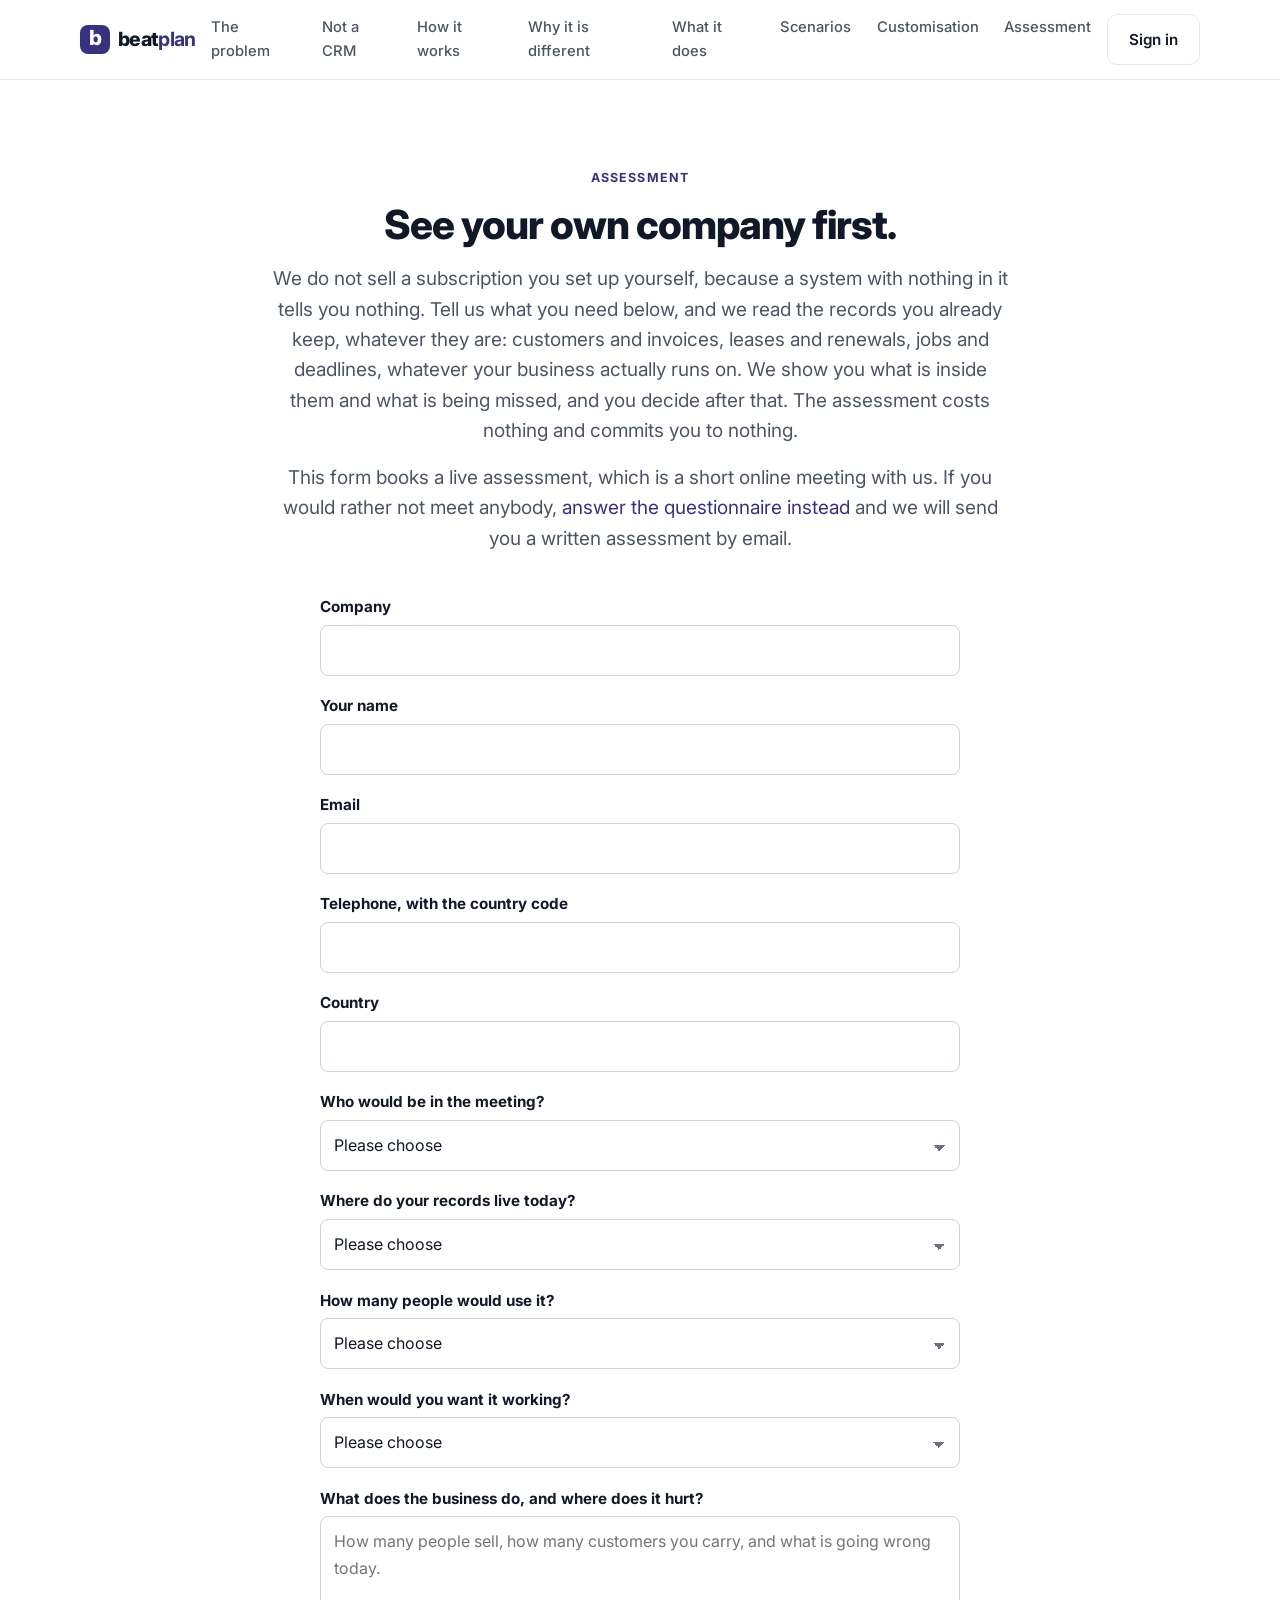
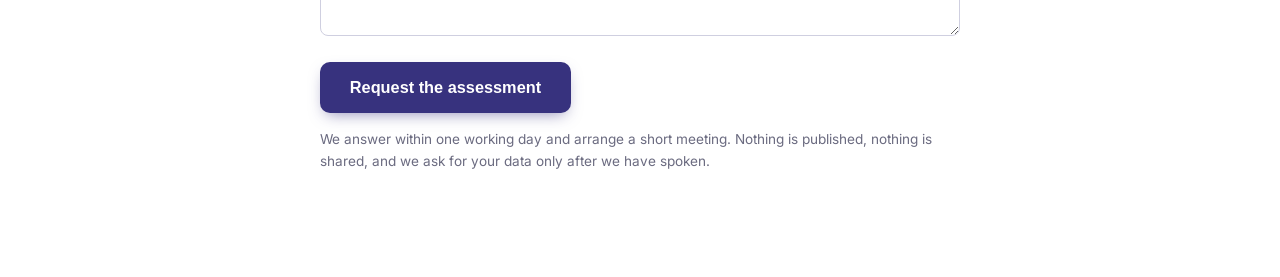
==== assessment/index.html @ cd415aa5 "Show the product again, against a company that does not exist The screens and the walkthrough come b" ====
<!doctype html>
<html lang="en">
<head>
<meta charset="utf-8">
<meta name="viewport" content="width=device-width, initial-scale=1, viewport-fit=cover">
<!-- shared head from index.html -->
<title>Book an assessment | Beatplan</title>
<meta name="description" content="Beatplan is not a CRM. It is your beat plan, computed. It reads the invoices you already produce and issues the day's round: who each person sees, why, and what they may sell. Nothing to fill in. Built around your business, then one price for the whole company.">
<meta name="theme-color" content="#37327e">
<link rel="canonical" href="https://beatplan.io/">

<!-- Link previews. Viber, WhatsApp, Telegram, Slack and the rest all read
     these, and every one of them needs an ABSOLUTE image URL: a relative path
     resolves to nothing on their servers and the preview falls back to a bare
     line of text. og:image:width and :height let a chat app reserve the space
     before the image arrives, which is the difference between a card that
     appears and one that pops in a second later. -->
<meta property="og:site_name" content="Beatplan">
<meta property="og:title" content="Not a CRM. Your beat plan, computed.">
<meta property="og:description" content="Beatplan reads the invoices you already produce and issues the day's round: who to see, why, and what they may sell. Nothing to type. Built around your business, then one price for the whole company.">
<meta property="og:type" content="website">
<meta property="og:url" content="https://beatplan.io/">
<meta property="og:locale" content="en_GB">
<meta property="og:image" content="https://beatplan.io/og.png">
<meta property="og:image:secure_url" content="https://beatplan.io/og.png">
<meta property="og:image:type" content="image/png">
<meta property="og:image:width" content="1200">
<meta property="og:image:height" content="630">
<meta property="og:image:alt" content="Beatplan. Not a CRM. Your beat plan, computed.">

<meta name="twitter:card" content="summary_large_image">
<meta name="twitter:title" content="Not a CRM. Your beat plan, computed.">
<meta name="twitter:description" content="Beatplan reads the invoices you already produce and issues the day's round: who to see, why, and what they may sell.">
<meta name="twitter:image" content="https://beatplan.io/og.png">

<link rel="icon" href="/favicon.ico" sizes="any">
<link rel="icon" type="image/png" sizes="32x32" href="/favicon-32.png">
<link rel="apple-touch-icon" href="/apple-touch-icon.png">
<link rel="preconnect" href="https://fonts.googleapis.com">
<link rel="preconnect" href="https://fonts.gstatic.com" crossorigin>
<link href="https://fonts.googleapis.com/css2?family=Inter:wght@400;500;600;700;800&display=swap" rel="stylesheet">
<style>
/* Light by design. A landing page should not change character because the
   visitor's laptop happens to be in night mode. */
:root{
  --ink:#111827; --body:#4b5563; --faint:#6b7280;
  --line:#e5e7eb; --bg:#ffffff; --tint:#f8f9fc;
  --brand:#37327e; --brand-soft:#ecebf6; --brand-ink:#2a2663;
  --alarm:#d6193f; --alarm-soft:#fdeef1;
  --good:#0f766e; --good-soft:#e6f4f2;
  --amber:#b45309; --amber-soft:#fef3e2;
  --shadow:0 1px 2px rgba(16,24,40,.05), 0 8px 24px -12px rgba(16,24,40,.14);
  --shadow-lg:0 2px 4px rgba(16,24,40,.04), 0 24px 48px -20px rgba(16,24,40,.22);
  --r:14px; --max:70rem;
}
*{box-sizing:border-box}
html{-webkit-text-size-adjust:100%; scroll-behavior:smooth}
body{margin:0; background:var(--bg); color:var(--ink);
  font-family:Inter,ui-sans-serif,system-ui,-apple-system,"Segoe UI",Roboto,Helvetica,Arial,sans-serif;
  font-size:17px; line-height:1.65; -webkit-font-smoothing:antialiased}
.wrap{max-width:var(--max); margin:0 auto; padding:0 1.5rem}
.narrow{max-width:46rem}
a{color:var(--brand); text-decoration:none}
p{margin:0 0 1rem; color:var(--body)}
h1,h2,h3,h4{color:var(--ink); margin:0 0 .75rem; letter-spacing:-.025em; line-height:1.15}
h1{font-size:clamp(2.3rem,5.2vw,3.9rem); font-weight:800; letter-spacing:-.038em}
h2{font-size:clamp(1.7rem,3.4vw,2.5rem); font-weight:800}
h3{font-size:1.14rem; font-weight:700}
h4{font-size:.96rem; font-weight:700}
.eyebrow{font-size:.78rem; font-weight:700; letter-spacing:.09em; text-transform:uppercase; color:var(--brand); margin:0 0 .85rem}
.lede{font-size:1.19rem; color:var(--body); line-height:1.6}
.small{font-size:.93rem}.tiny{font-size:.83rem}.muted{color:var(--faint)}.center{text-align:center}
section{padding:5.5rem 0}
.tinted{background:var(--tint); border-block:1px solid var(--line)}
header{position:sticky; top:0; z-index:50; background:rgba(255,255,255,.9); backdrop-filter:blur(10px); border-bottom:1px solid var(--line)}
.bar{display:flex; align-items:center; justify-content:space-between; gap:1rem; padding:.9rem 0}
.logo{font-weight:800; font-size:1.22rem; letter-spacing:-.035em; color:var(--ink);
  display:inline-flex; align-items:center; gap:.52rem; text-decoration:none}
.logo .mark{width:1.85rem; height:1.85rem; flex:none; border-radius:.5rem; background:var(--brand);
  color:#fff; display:grid; place-items:center; font-size:1.3rem; line-height:1; letter-spacing:-.04em;
  padding-bottom:.1rem}
.logo b{color:var(--brand)}
.navlinks{display:none; gap:1.6rem; font-size:.92rem; font-weight:500}
.navlinks a{color:var(--body)}.navlinks a:hover{color:var(--ink)}
@media(min-width:980px){.navlinks{display:flex}}
.btn{display:inline-block; border-radius:10px; padding:.72rem 1.3rem; font-size:.95rem; font-weight:600;
  border:1px solid transparent; cursor:pointer; white-space:nowrap; transition:transform .12s ease, background .12s ease}
.btn:hover{transform:translateY(-1px)}
.btn-solid{background:var(--brand); color:#fff; box-shadow:0 6px 16px -6px rgba(55,50,126,.6)}
.btn-solid:hover{background:var(--brand-ink)}
.btn-ghost{border-color:var(--line); color:var(--ink); background:#fff}
.btn-lg{padding:.95rem 1.8rem; font-size:1.02rem}
.btn-row{display:flex; flex-wrap:wrap; gap:.8rem}
.hero{padding:4.5rem 0 4rem}
.hero-grid{display:grid; gap:3.5rem; align-items:center}
@media(min-width:960px){.hero-grid{grid-template-columns:1.05fr .95fr; gap:4rem}}
.pill{display:inline-flex; align-items:center; gap:.5rem; background:var(--brand-soft); color:var(--brand-ink);
  border-radius:999px; padding:.4rem .9rem; font-size:.82rem; font-weight:600; margin-bottom:1.5rem}
.dot{width:7px;height:7px;border-radius:50%;background:var(--good)}
.trust{display:flex; flex-wrap:wrap; gap:.5rem 1.6rem; margin-top:1.9rem; font-size:.87rem; color:var(--faint); font-weight:500}
.trust span::before{content:"✓ "; color:var(--good); font-weight:800}
.device{background:#fff; border:1px solid var(--line); border-radius:20px; box-shadow:var(--shadow-lg); overflow:hidden; max-width:26rem; margin:0 auto; width:100%}
.device-top{background:var(--brand); color:#fff; padding:.9rem 1.15rem; display:flex; align-items:center; justify-content:space-between}
.device-top strong{font-size:.98rem}.device-top span{font-size:.76rem; opacity:.75}
.device-body{padding:.6rem}
.row{border-bottom:1px solid var(--line); padding:.95rem .8rem}.row:last-child{border-bottom:0}
.row-head{display:flex; justify-content:space-between; align-items:baseline; gap:.75rem}
.row-name{font-weight:700; font-size:.98rem; color:var(--ink)}
.row-val{font-size:.82rem; color:var(--faint); white-space:nowrap; font-weight:600}
.row-why{font-size:.85rem; color:var(--body); margin:.28rem 0 0; line-height:1.5}
.tag{display:inline-block; border-radius:6px; padding:.13rem .48rem; font-size:.71rem; font-weight:700; margin-top:.5rem}
.tag-good{background:var(--good-soft); color:var(--good)}
.tag-alarm{background:var(--alarm-soft); color:var(--alarm)}
.tag-brand{background:var(--brand-soft); color:var(--brand-ink)}
.caption{text-align:center; font-size:.83rem; color:var(--faint); margin-top:1rem}
.grid{display:grid; gap:1.6rem}
.g2{grid-template-columns:1fr}.g3{grid-template-columns:1fr}
@media(min-width:760px){.g2{grid-template-columns:1fr 1fr}.g3{grid-template-columns:repeat(3,1fr)}}
.card{background:#fff; border:1px solid var(--line); border-radius:var(--r); padding:1.7rem; box-shadow:var(--shadow)}
.card h3,.card h4{margin-bottom:.4rem}.card p{margin:0; font-size:.95rem}
.step-n{width:2.1rem; height:2.1rem; border-radius:10px; background:var(--brand); color:#fff;
  display:flex; align-items:center; justify-content:center; font-weight:800; margin-bottom:1rem}
.stat{font-size:clamp(1.9rem,4.2vw,2.7rem); font-weight:800; letter-spacing:-.035em; color:var(--brand); line-height:1.1}
.stat-l{font-size:.9rem; color:var(--body); margin-top:.35rem}
.case{background:var(--brand); color:#fff; border-radius:20px; padding:clamp(2rem,4vw,3.2rem)}
.case h2{color:#fff}.case p{color:rgba(255,255,255,.82)}
.case .stat{color:#fff}.case .stat-l{color:rgba(255,255,255,.75)}
.case-grid{display:grid; gap:2rem; margin-top:2.2rem}
@media(min-width:760px){.case-grid{grid-template-columns:repeat(4,1fr)}}
.quote{border-left:3px solid rgba(255,255,255,.35); padding-left:1.2rem; margin-top:2.2rem; font-size:1.05rem}
.scen{background:#fff; border:1px solid var(--line); border-radius:var(--r); padding:1.6rem; box-shadow:var(--shadow)}
.scen .where{font-size:.76rem; font-weight:700; letter-spacing:.06em; text-transform:uppercase; color:var(--brand); margin-bottom:.55rem}
.scen h4{font-size:1.02rem; margin-bottom:.5rem}
.scen p{font-size:.93rem; margin:0}
.scen .out{margin-top:.9rem; padding-top:.9rem; border-top:1px dashed var(--line); font-size:.9rem; color:var(--good); font-weight:600}
.plan{background:#fff; border:1px solid var(--line); border-radius:var(--r); padding:2rem; box-shadow:var(--shadow); display:flex; flex-direction:column}
.plan.featured{border:2px solid var(--brand); box-shadow:var(--shadow-lg); position:relative}
.badge{position:absolute; top:-.8rem; left:50%; transform:translateX(-50%); background:var(--brand); color:#fff;
  font-size:.72rem; font-weight:700; padding:.3rem .8rem; border-radius:999px}
.amount{font-size:2.6rem; font-weight:800; letter-spacing:-.04em; margin:.6rem 0 .1rem}
.amount small{font-size:.92rem; font-weight:500; color:var(--faint); letter-spacing:0}
.ticks{list-style:none; padding:0; margin:1.3rem 0 1.8rem; flex:1}
.ticks li{position:relative; padding-left:1.6rem; margin-bottom:.62rem; font-size:.93rem; color:var(--body)}
.ticks li::before{content:"✓"; position:absolute; left:0; color:var(--good); font-weight:800}
.compare{width:100%; border-collapse:collapse; font-size:.95rem; margin-top:1.5rem}
.compare th,.compare td{padding:.85rem 1rem; text-align:left; border-bottom:1px solid var(--line)}
.compare th{font-weight:700; font-size:.82rem; text-transform:uppercase; letter-spacing:.05em; color:var(--faint)}
.compare td:first-child{font-weight:600; color:var(--ink)}
.compare tr:last-child td{border-bottom:0}
.ours{color:var(--good); font-weight:700}
.scroll{overflow-x:auto}
details{border-bottom:1px solid var(--line); padding:1.25rem 0}
details summary{cursor:pointer; font-weight:650; font-size:1.03rem; color:var(--ink); list-style:none; display:flex; justify-content:space-between; gap:1rem}
details summary::-webkit-details-marker{display:none}
details summary::after{content:"+"; color:var(--brand); font-weight:800; font-size:1.3rem; line-height:1}
details[open] summary::after{content:"–"}
details p{margin:.85rem 0 0; font-size:.96rem}
.band{background:var(--brand); border-radius:20px; padding:clamp(2.2rem,4vw,3.4rem); text-align:center}
.band h2{color:#fff}.band p{color:rgba(255,255,255,.85)}
.band .btn-solid{background:#fff; color:var(--brand); box-shadow:none}
.band .btn-ghost{background:transparent; border-color:rgba(255,255,255,.4); color:#fff}
footer{border-top:1px solid var(--line); padding:3rem 0 4rem; font-size:.9rem}
.foot{display:flex; flex-wrap:wrap; gap:1rem 2rem; justify-content:space-between; align-items:center; color:var(--faint)}
</style>

<style>
  .formwrap { max-width: 640px; margin: 0 auto; }
  .field { margin-bottom: 1.1rem; }
  .field label { display:block; font-weight:700; font-size:.95rem; margin-bottom:.35rem; }
  .field input, .field select, .field textarea { width:100%; padding:.7rem .8rem; font:inherit; font-size:1rem;
    border:1px solid #cfcfe0; border-radius:.5rem; background:#fff; color:#111827; }
  .field select { appearance:none; background-image:
    linear-gradient(45deg,transparent 50%,#6b7280 50%),linear-gradient(135deg,#6b7280 50%,transparent 50%);
    background-position:calc(100% - 20px) 55%, calc(100% - 14px) 55%;
    background-size:6px 6px,6px 6px; background-repeat:no-repeat; padding-right:2.6rem; }
  .field input:focus, .field select:focus, .field textarea:focus { outline:2px solid #37327E; border-color:#37327E; }
  .field textarea { min-height:120px; resize:vertical; }
  .hp { position:absolute; left:-9999px; }
  .note { font-size:.85rem; color:#6b6b80; }
  #msg { margin-top:1rem; padding:.9rem 1rem; border-radius:.5rem; display:none; }
  #msg.ok { display:block; background:#edfdf4; border:1px solid #34d399; }
  #msg.bad { display:block; background:#fef2f2; border:1px solid #f87171; }
</style>
</head>
<body>

<header>
  <div class="wrap bar">
    <a class="logo" href="/"><span class="mark" aria-hidden="true">b</span><span>beat<b>plan</b></span></a>
    <nav class="navlinks">
      <a href="#problem">The problem</a>
      <a href="#notacrm">Not a CRM</a>
      <a href="#how">How it works</a>
      <a href="/#rules">Why it is different</a>
      <a href="/#does">What it does</a>
      <a href="/#scenarios">Scenarios</a>
      <a href="/#custom">Customisation</a>
      <a href="/#start">Assessment</a>
    </nav>
    <a class="btn btn-ghost" href="https://app.beatplan.io/">Sign in</a>
  </div>
</header>

<section>
  <div class="wrap">
    <div class="narrow center" style="margin:0 auto 2.5rem">
      <p class="eyebrow">Assessment</p>
      <h2>See your own company first.</h2>
      <p class="lede" style="margin-top:1rem">
        We do not sell a subscription you set up yourself, because a system with nothing in it tells you
        nothing. Tell us what you need below, and we read the records you already keep, whatever they
        are: customers and invoices, leases and renewals, jobs and deadlines, whatever your business
        actually runs on. We show you what is inside them and what is being missed, and you decide
        after that. The assessment costs nothing and commits you to nothing.
      </p>
      <p class="lede" style="margin-top:1rem">
        This form books a live assessment, which is a short online meeting with us. If you would
        rather not meet anybody, <a href="/questionnaire/">answer the questionnaire instead</a> and
        we will send you a written assessment by email.
      </p>
    </div>

    <div class="formwrap">
      <form id="f" novalidate>
        <div class="field"><label for="company">Company</label>
          <input id="company" name="company" required autocomplete="organization"></div>
        <div class="field"><label for="name">Your name</label>
          <input id="name" name="name" required autocomplete="name"></div>
        <div class="field"><label for="email">Email</label>
          <input id="email" name="email" type="email" required autocomplete="email"></div>
        <div class="field"><label for="phone">Telephone, with the country code</label>
          <input id="phone" name="phone" autocomplete="tel"></div>
        <div class="field"><label for="country">Country</label>
          <input id="country" name="country" autocomplete="country-name"></div>
        <div class="field"><label for="who">Who would be in the meeting?</label>
          <select id="who" name="who">
            <option value="">Please choose</option>
            <option value="an owner or director">An owner or a director</option>
            <option value="a manager who can approve this">A manager who can approve this</option>
            <option value="a manager who would recommend it">A manager who would recommend it to somebody else</option>
            <option value="someone looking into it">Somebody looking into it for now</option>
          </select></div>
        <div class="field"><label for="source">Where do your records live today?</label>
          <select id="source" name="source">
            <option value="">Please choose</option>
            <option value="erp">An ERP, such as SAP, Odoo or similar</option>
            <option value="accounting">Accounting software, such as Sage, Xero or QuickBooks</option>
            <option value="spreadsheets">Spreadsheets</option>
            <option value="paper">Paper, mostly</option>
            <option value="mixed">More than one of these</option>
            <option value="none">Nothing written down in one place</option>
          </select></div>
        <div class="field"><label for="people">How many people would use it?</label>
          <select id="people" name="people">
            <option value="">Please choose</option>
            <option value="1 to 4">1 to 4</option>
            <option value="5 to 15">5 to 15</option>
            <option value="16 to 40">16 to 40</option>
            <option value="41 to 100">41 to 100</option>
            <option value="more than 100">More than 100</option>
          </select></div>
        <div class="field"><label for="timing">When would you want it working?</label>
          <select id="timing" name="timing">
            <option value="">Please choose</option>
            <option value="as soon as possible">As soon as possible</option>
            <option value="this quarter">This quarter</option>
            <option value="this year">Some time this year</option>
            <option value="no date yet">No date yet, we are looking</option>
          </select></div>
        <div class="field"><label for="about">What does the business do, and where does it hurt?</label>
          <textarea id="about" name="about" placeholder="How many people sell, how many customers you carry, and what is going wrong today."></textarea></div>
        <div class="hp"><label>Website<input name="website" tabindex="-1" autocomplete="off"></label></div>
        <button class="btn btn-solid btn-lg" type="submit" id="go">Request the assessment</button>
        <p class="note" style="margin-top:.9rem">We answer within one working day and arrange a short
          meeting. Nothing is published, nothing is shared, and we ask for your data only after we
          have spoken.</p>
        <div id="msg"></div>
      </form>
    </div>
  </div>
</section>

<script>
  const f = document.getElementById("f"), msg = document.getElementById("msg"), go = document.getElementById("go");
  f.addEventListener("submit", async (e) => {
    e.preventDefault();
    const body = Object.fromEntries(new FormData(f).entries());
    if (!body.company || !body.name || !body.email) {
      msg.className = "bad"; msg.textContent = "Company, your name and an email address, please."; return;
    }
    go.disabled = true; go.textContent = "Sending";
    try {
      const r = await fetch("https://forms.work-cut.com/api/assessment", {
        method: "POST", headers: { "Content-Type": "application/json" }, body: JSON.stringify(body),
      });
      if (!r.ok) throw new Error();
      f.reset();
      msg.className = "ok";
      msg.textContent = "Thank you. We have it, and we will come back to you within one working day.";
    } catch {
      msg.className = "bad";
      msg.innerHTML = 'That did not go through. Email us at <a href="mailto:hello@beatplan.io">hello@beatplan.io</a> and we will pick it up from there.';
    } finally {
      go.disabled = false; go.textContent = "Request the assessment";
    }
  });
</script>
</body>
</html>
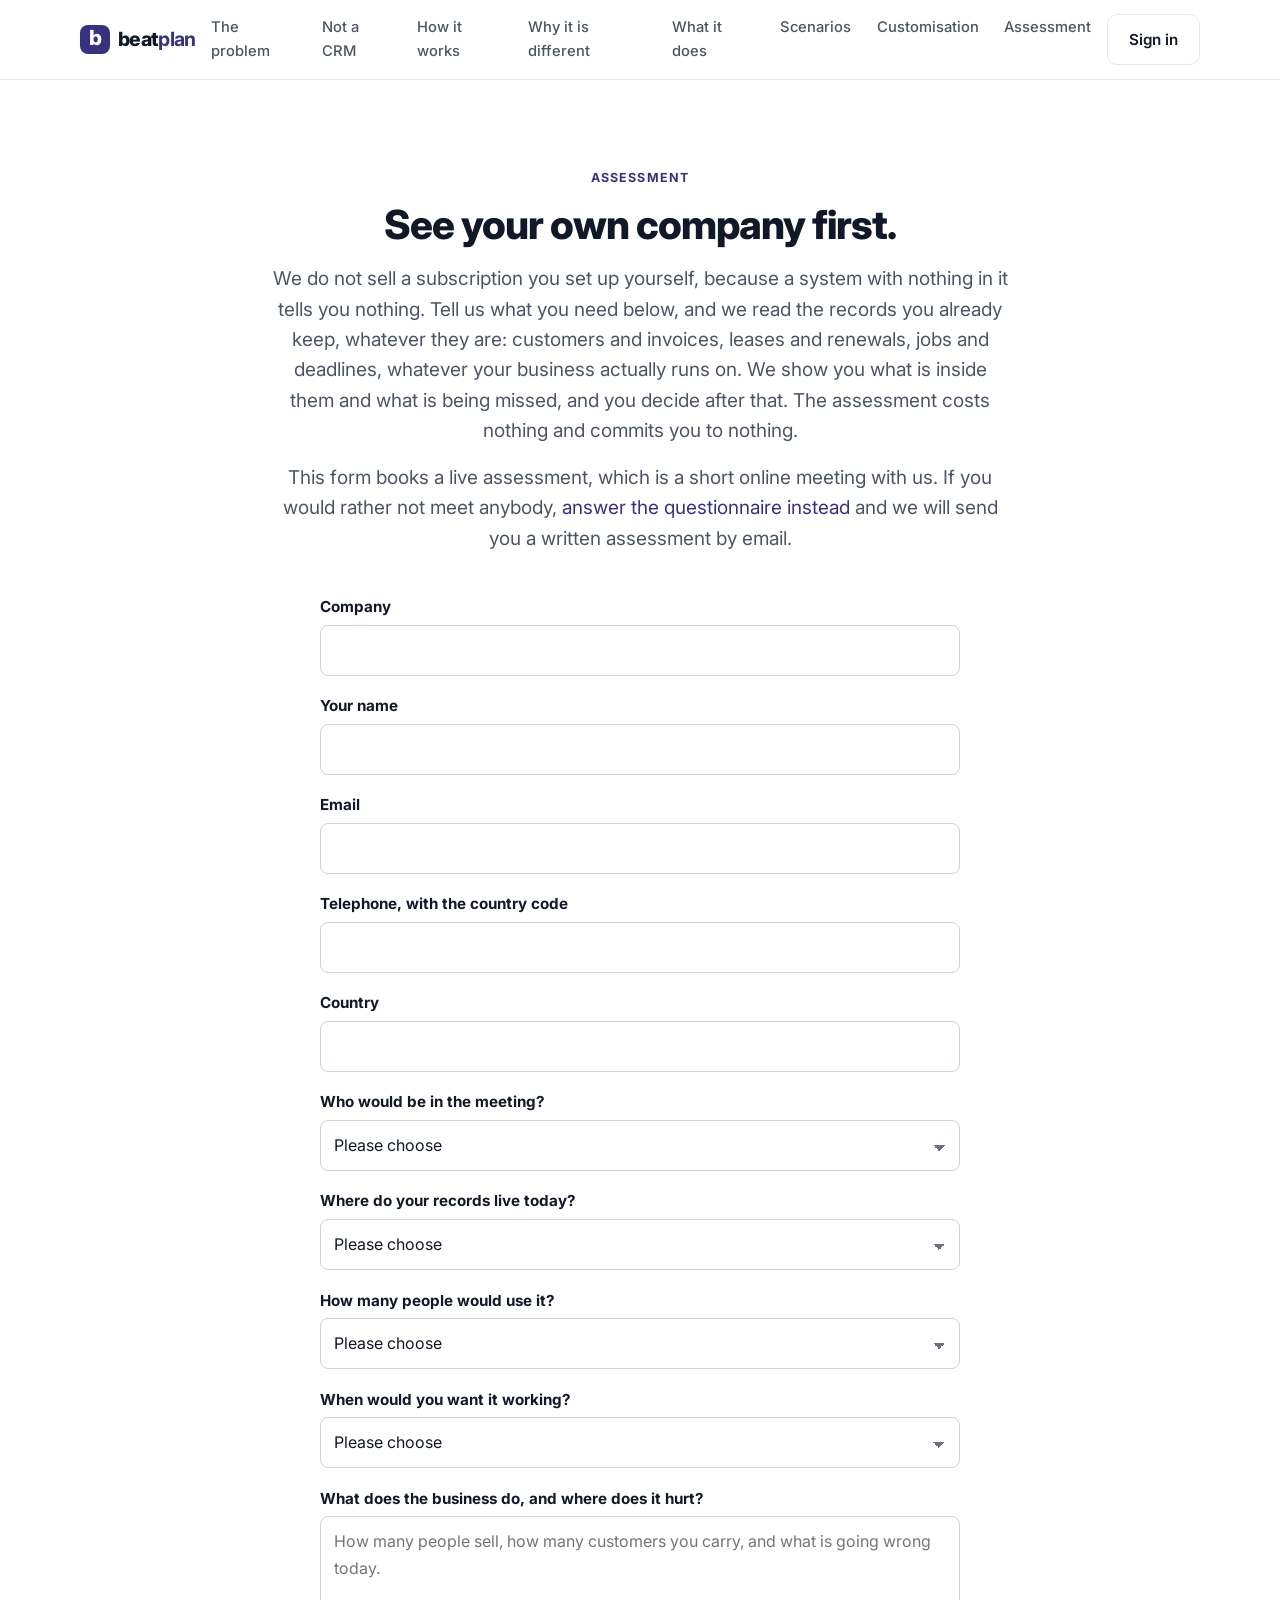
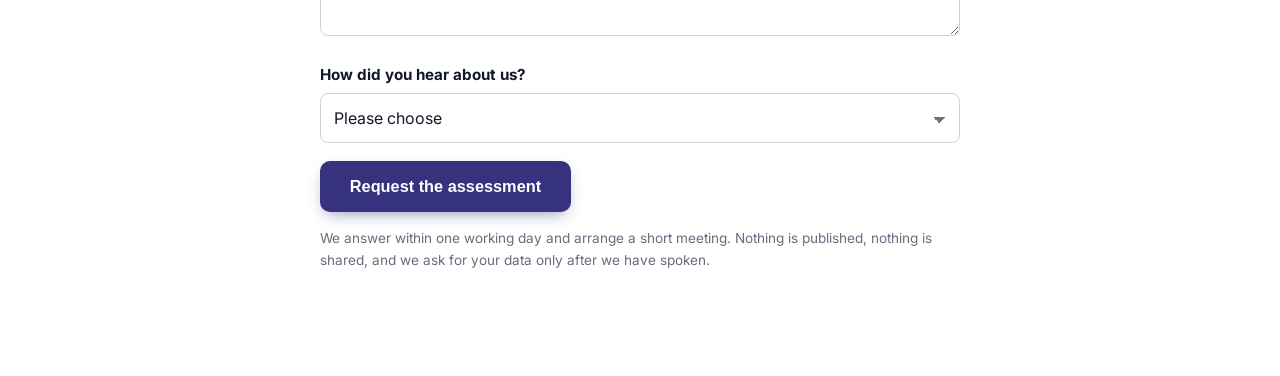
==== commit 9dd11987: "Add How did you hear about us field to assessment and questionnaire Co-Authored-By: Claude Sonnet 5." ====
--- a/assessment/index.html
+++ b/assessment/index.html
@@ -7,7 +7,7 @@
 <title>Book an assessment | Beatplan</title>
 <meta name="description" content="Beatplan is not a CRM. It is your beat plan, computed. It reads the invoices you already produce and issues the day's round: who each person sees, why, and what they may sell. Nothing to fill in. Built around your business, then one price for the whole company.">
 <meta name="theme-color" content="#37327e">
-<link rel="canonical" href="https://beatplan.io/">
+<link rel="canonical" href="https://beatplan.io/assessment/">
 
 <!-- Link previews. Viber, WhatsApp, Telegram, Slack and the rest all read
      these, and every one of them needs an ABSOLUTE image URL: a relative path
@@ -19,14 +19,14 @@
 <meta property="og:title" content="Not a CRM. Your beat plan, computed.">
 <meta property="og:description" content="Beatplan reads the invoices you already produce and issues the day's round: who to see, why, and what they may sell. Nothing to type. Built around your business, then one price for the whole company.">
 <meta property="og:type" content="website">
-<meta property="og:url" content="https://beatplan.io/">
+<meta property="og:url" content="https://beatplan.io/assessment/">
 <meta property="og:locale" content="en_GB">
 <meta property="og:image" content="https://beatplan.io/og.png">
 <meta property="og:image:secure_url" content="https://beatplan.io/og.png">
 <meta property="og:image:type" content="image/png">
 <meta property="og:image:width" content="1200">
 <meta property="og:image:height" content="630">
-<meta property="og:image:alt" content="Beatplan. Not a CRM. Your beat plan, computed.">
+<meta property="og:image:alt" content="Beatplan. Not a CRM. The manager that never sleeps.">
 
 <meta name="twitter:card" content="summary_large_image">
 <meta name="twitter:title" content="Not a CRM. Your beat plan, computed.">
@@ -181,6 +181,48 @@
   #msg.ok { display:block; background:#edfdf4; border:1px solid #34d399; }
   #msg.bad { display:block; background:#fef2f2; border:1px solid #f87171; }
 </style>
+<link rel="alternate" hreflang="en" href="https://beatplan.io/assessment/">
+<link rel="alternate" hreflang="el" href="https://beatplan.io/el/assessment/">
+<link rel="alternate" hreflang="x-default" href="https://beatplan.io/assessment/">
+<script type="application/ld+json">
+{
+ "@context": "https://schema.org",
+ "@graph": [
+  {
+   "@type": "Organization",
+   "@id": "https://beatplan.io/#organization",
+   "name": "Beatplan",
+   "url": "https://beatplan.io/",
+   "logo": "https://beatplan.io/icon-512.png",
+   "email": "hello@beatplan.io"
+  },
+  {
+   "@type": "WebSite",
+   "@id": "https://beatplan.io/#website",
+   "url": "https://beatplan.io/",
+   "name": "Beatplan",
+   "inLanguage": [
+    "en",
+    "el"
+   ],
+   "publisher": {
+    "@id": "https://beatplan.io/#organization"
+   }
+  },
+  {
+   "@type": "WebPage",
+   "@id": "https://beatplan.io/assessment/#webpage",
+   "url": "https://beatplan.io/assessment/",
+   "name": "Book an assessment | Beatplan",
+   "inLanguage": "en",
+   "isPartOf": {
+    "@id": "https://beatplan.io/#website"
+   },
+   "description": "Beatplan is not a CRM. It is your beat plan, computed. It reads the invoices you already produce and issues the day's round: who each person sees, why, and what they may sell. Nothing to fill in. Built around your business, then one price for the whole company."
+  }
+ ]
+}
+</script>
 </head>
 <body>
 
@@ -269,6 +311,17 @@
           </select></div>
         <div class="field"><label for="about">What does the business do, and where does it hurt?</label>
           <textarea id="about" name="about" placeholder="How many people sell, how many customers you carry, and what is going wrong today."></textarea></div>
+        <div class="field"><label for="heard_from">How did you hear about us?</label>
+          <select id="heard_from" name="heard_from">
+            <option value="">Please choose</option>
+            <option value="google">Google search</option>
+            <option value="ai_assistant">ChatGPT, Gemini, Perplexity or another AI assistant</option>
+            <option value="linkedin">LinkedIn</option>
+            <option value="email">Email from us</option>
+            <option value="referral">Referral or colleague</option>
+            <option value="event">Event or chamber</option>
+            <option value="other">Other</option>
+          </select></div>
         <div class="hp"><label>Website<input name="website" tabindex="-1" autocomplete="off"></label></div>
         <button class="btn btn-solid btn-lg" type="submit" id="go">Request the assessment</button>
         <p class="note" style="margin-top:.9rem">We answer within one working day and arrange a short
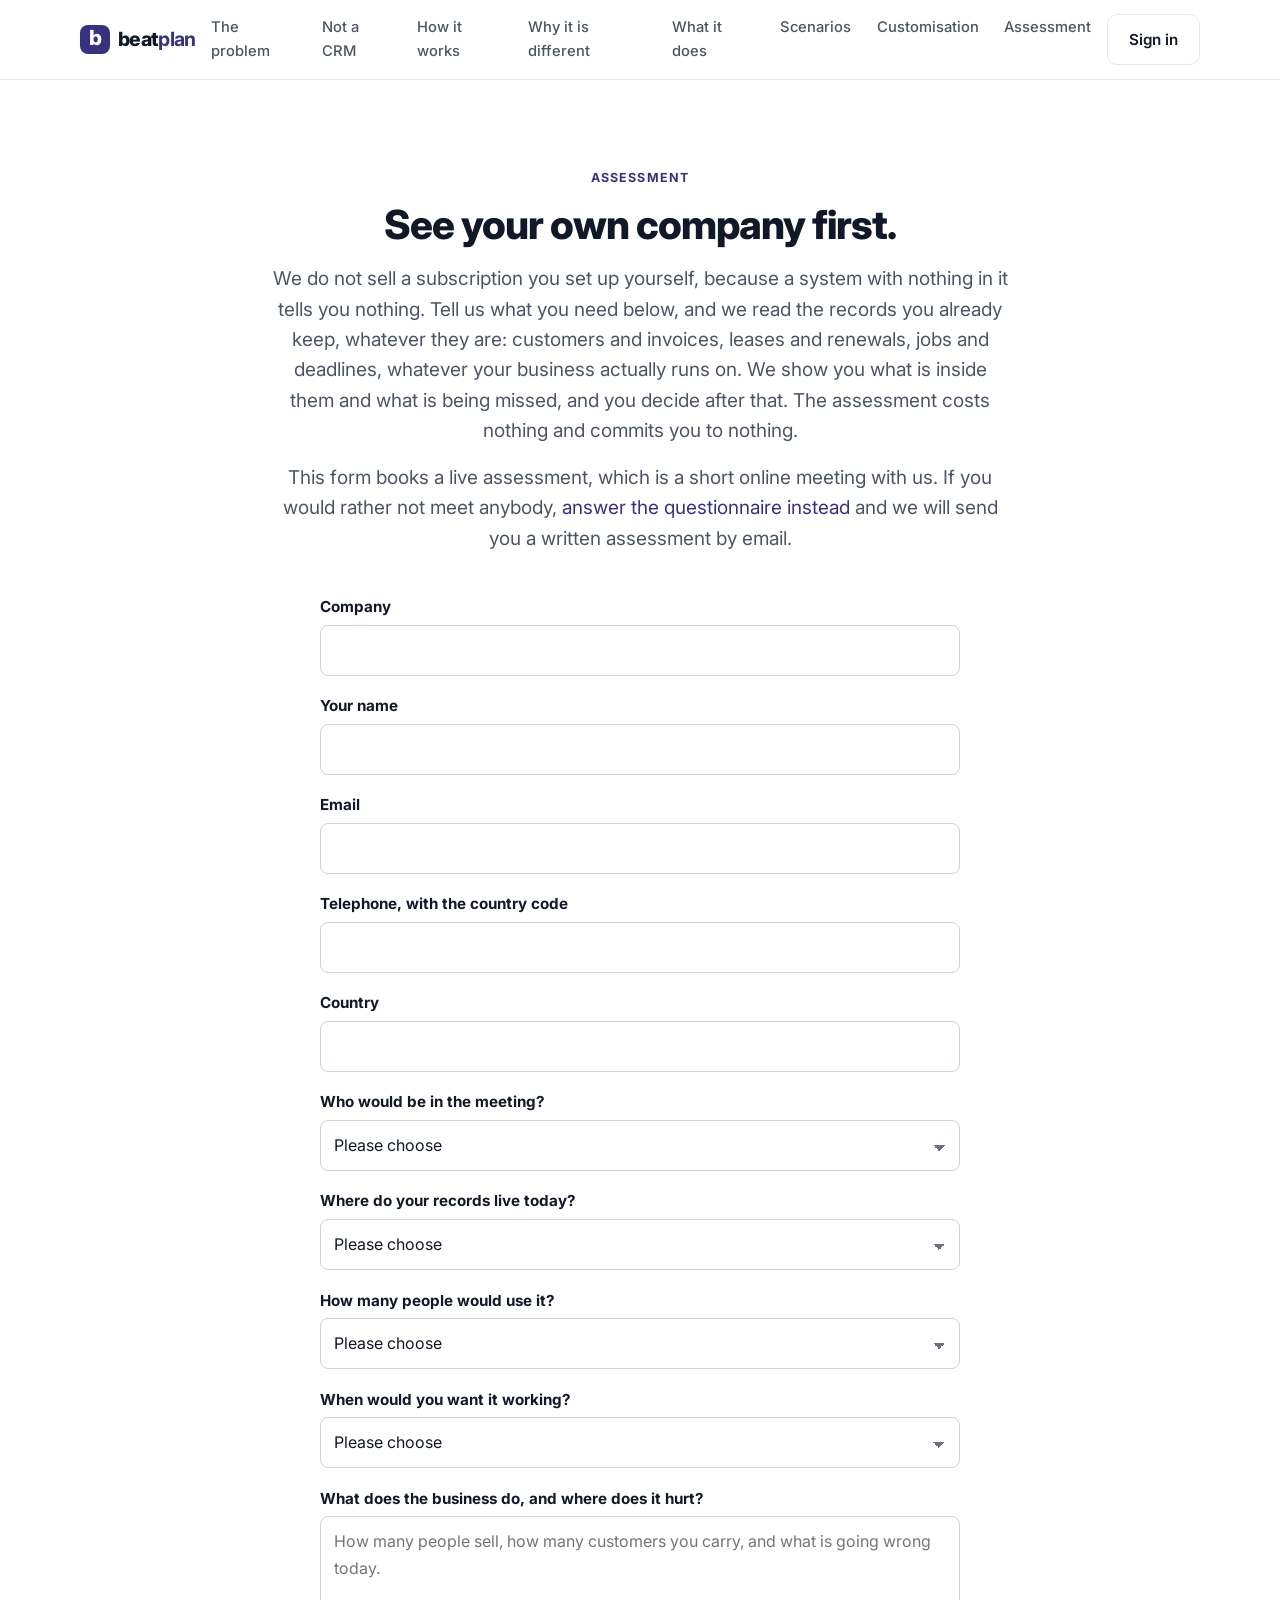
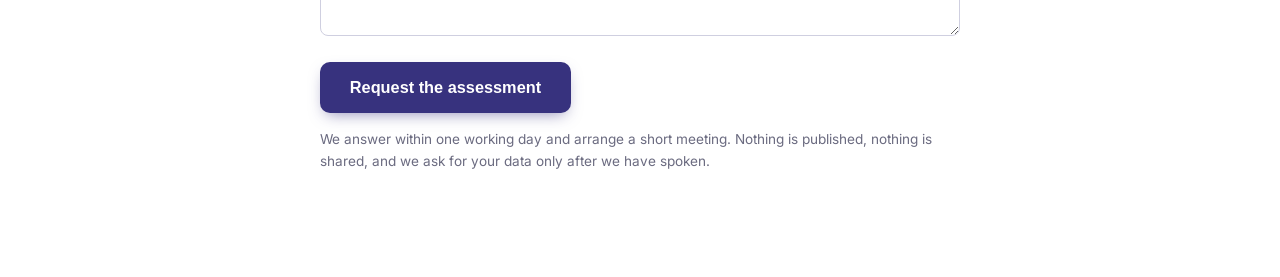
==== commit 9b189a28: "Add Vercel Web Analytics script to all pages Track AI referrer traffic (cookieless, no dependency). " ====
--- a/assessment/index.html
+++ b/assessment/index.html
@@ -223,6 +223,7 @@
  ]
 }
 </script>
+<script defer src="/_vercel/insights/script.js"></script>
 </head>
 <body>
 
@@ -311,17 +312,6 @@
           </select></div>
         <div class="field"><label for="about">What does the business do, and where does it hurt?</label>
           <textarea id="about" name="about" placeholder="How many people sell, how many customers you carry, and what is going wrong today."></textarea></div>
-        <div class="field"><label for="heard_from">How did you hear about us?</label>
-          <select id="heard_from" name="heard_from">
-            <option value="">Please choose</option>
-            <option value="google">Google search</option>
-            <option value="ai_assistant">ChatGPT, Gemini, Perplexity or another AI assistant</option>
-            <option value="linkedin">LinkedIn</option>
-            <option value="email">Email from us</option>
-            <option value="referral">Referral or colleague</option>
-            <option value="event">Event or chamber</option>
-            <option value="other">Other</option>
-          </select></div>
         <div class="hp"><label>Website<input name="website" tabindex="-1" autocomplete="off"></label></div>
         <button class="btn btn-solid btn-lg" type="submit" id="go">Request the assessment</button>
         <p class="note" style="margin-top:.9rem">We answer within one working day and arrange a short
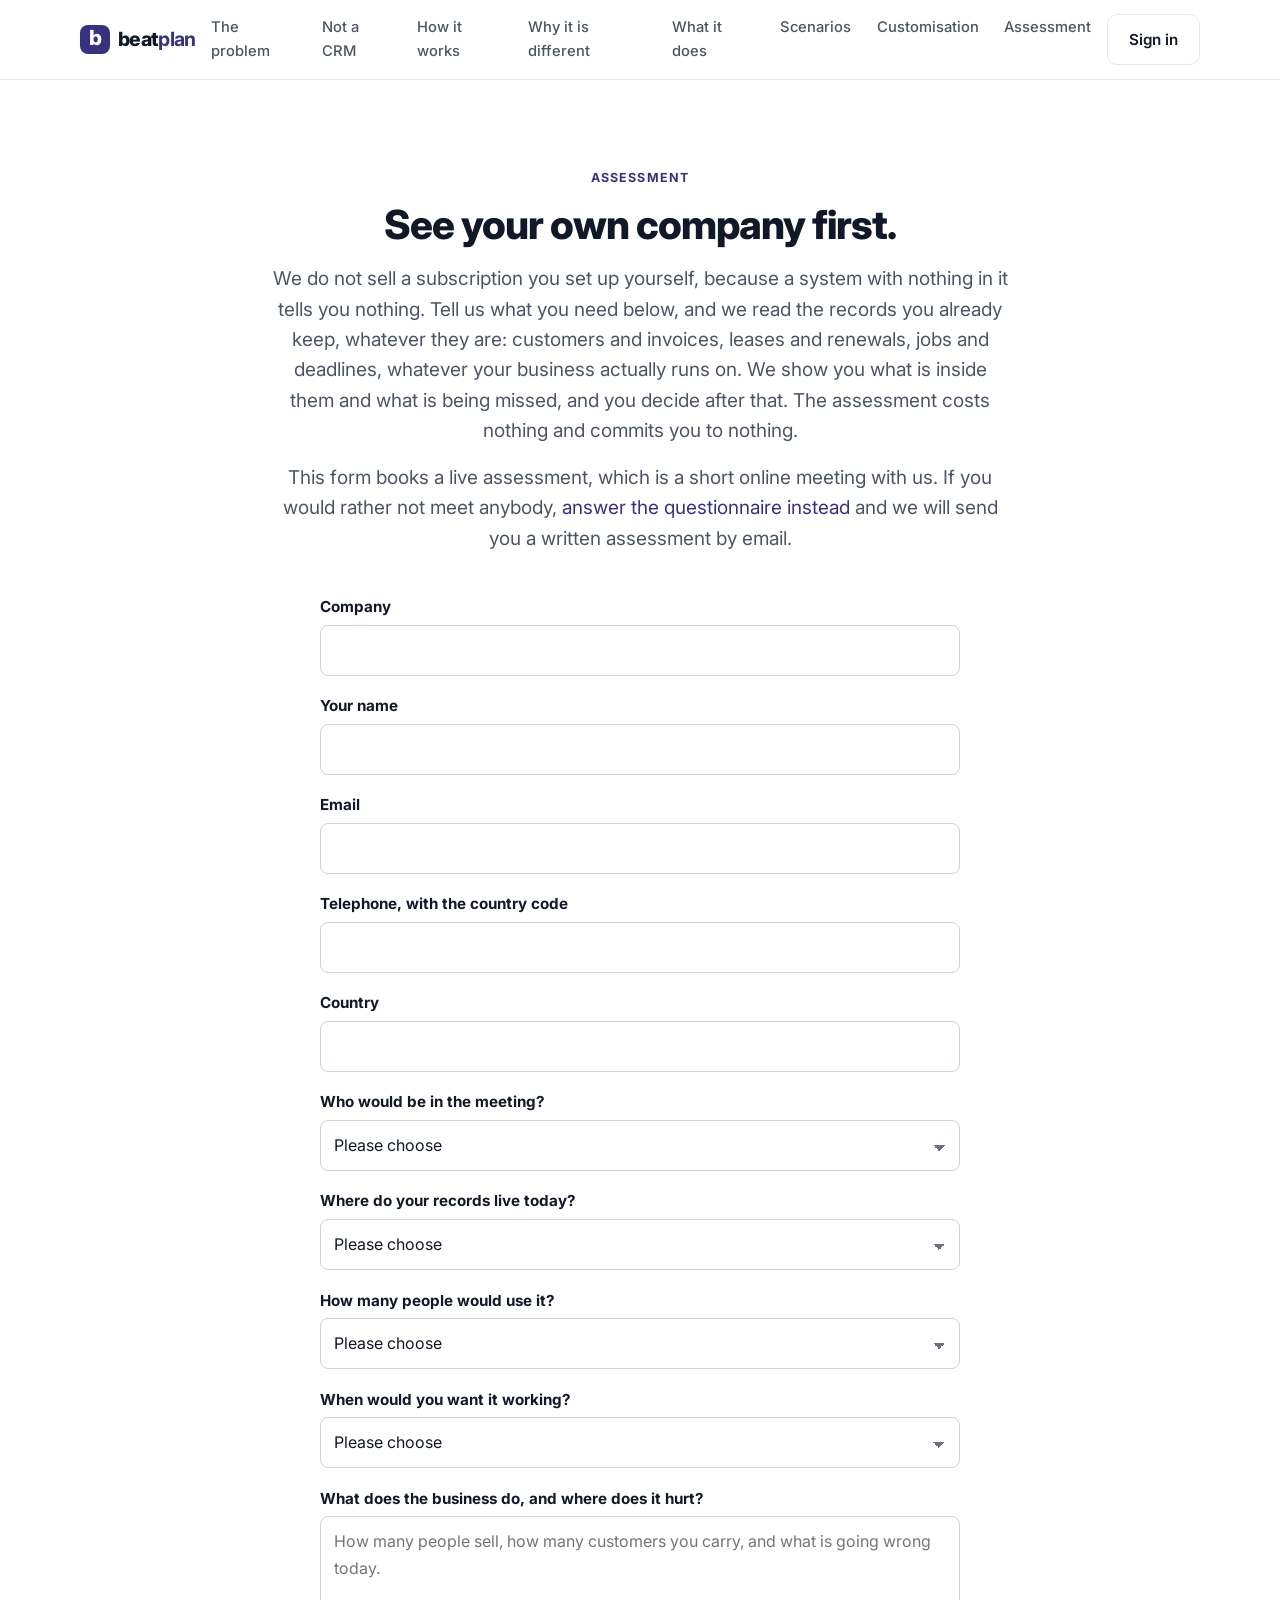
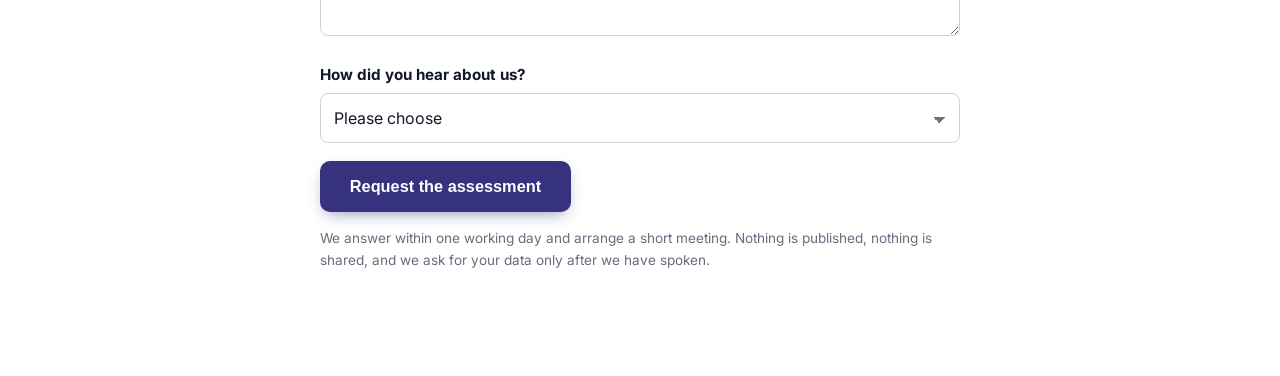
==== commit 02feb54a: "Merge branch 'howheard-field'" ====
--- a/assessment/index.html
+++ b/assessment/index.html
@@ -312,6 +312,17 @@
           </select></div>
         <div class="field"><label for="about">What does the business do, and where does it hurt?</label>
           <textarea id="about" name="about" placeholder="How many people sell, how many customers you carry, and what is going wrong today."></textarea></div>
+        <div class="field"><label for="heard_from">How did you hear about us?</label>
+          <select id="heard_from" name="heard_from">
+            <option value="">Please choose</option>
+            <option value="google">Google search</option>
+            <option value="ai_assistant">ChatGPT, Gemini, Perplexity or another AI assistant</option>
+            <option value="linkedin">LinkedIn</option>
+            <option value="email">Email from us</option>
+            <option value="referral">Referral or colleague</option>
+            <option value="event">Event or chamber</option>
+            <option value="other">Other</option>
+          </select></div>
         <div class="hp"><label>Website<input name="website" tabindex="-1" autocomplete="off"></label></div>
         <button class="btn btn-solid btn-lg" type="submit" id="go">Request the assessment</button>
         <p class="note" style="margin-top:.9rem">We answer within one working day and arrange a short
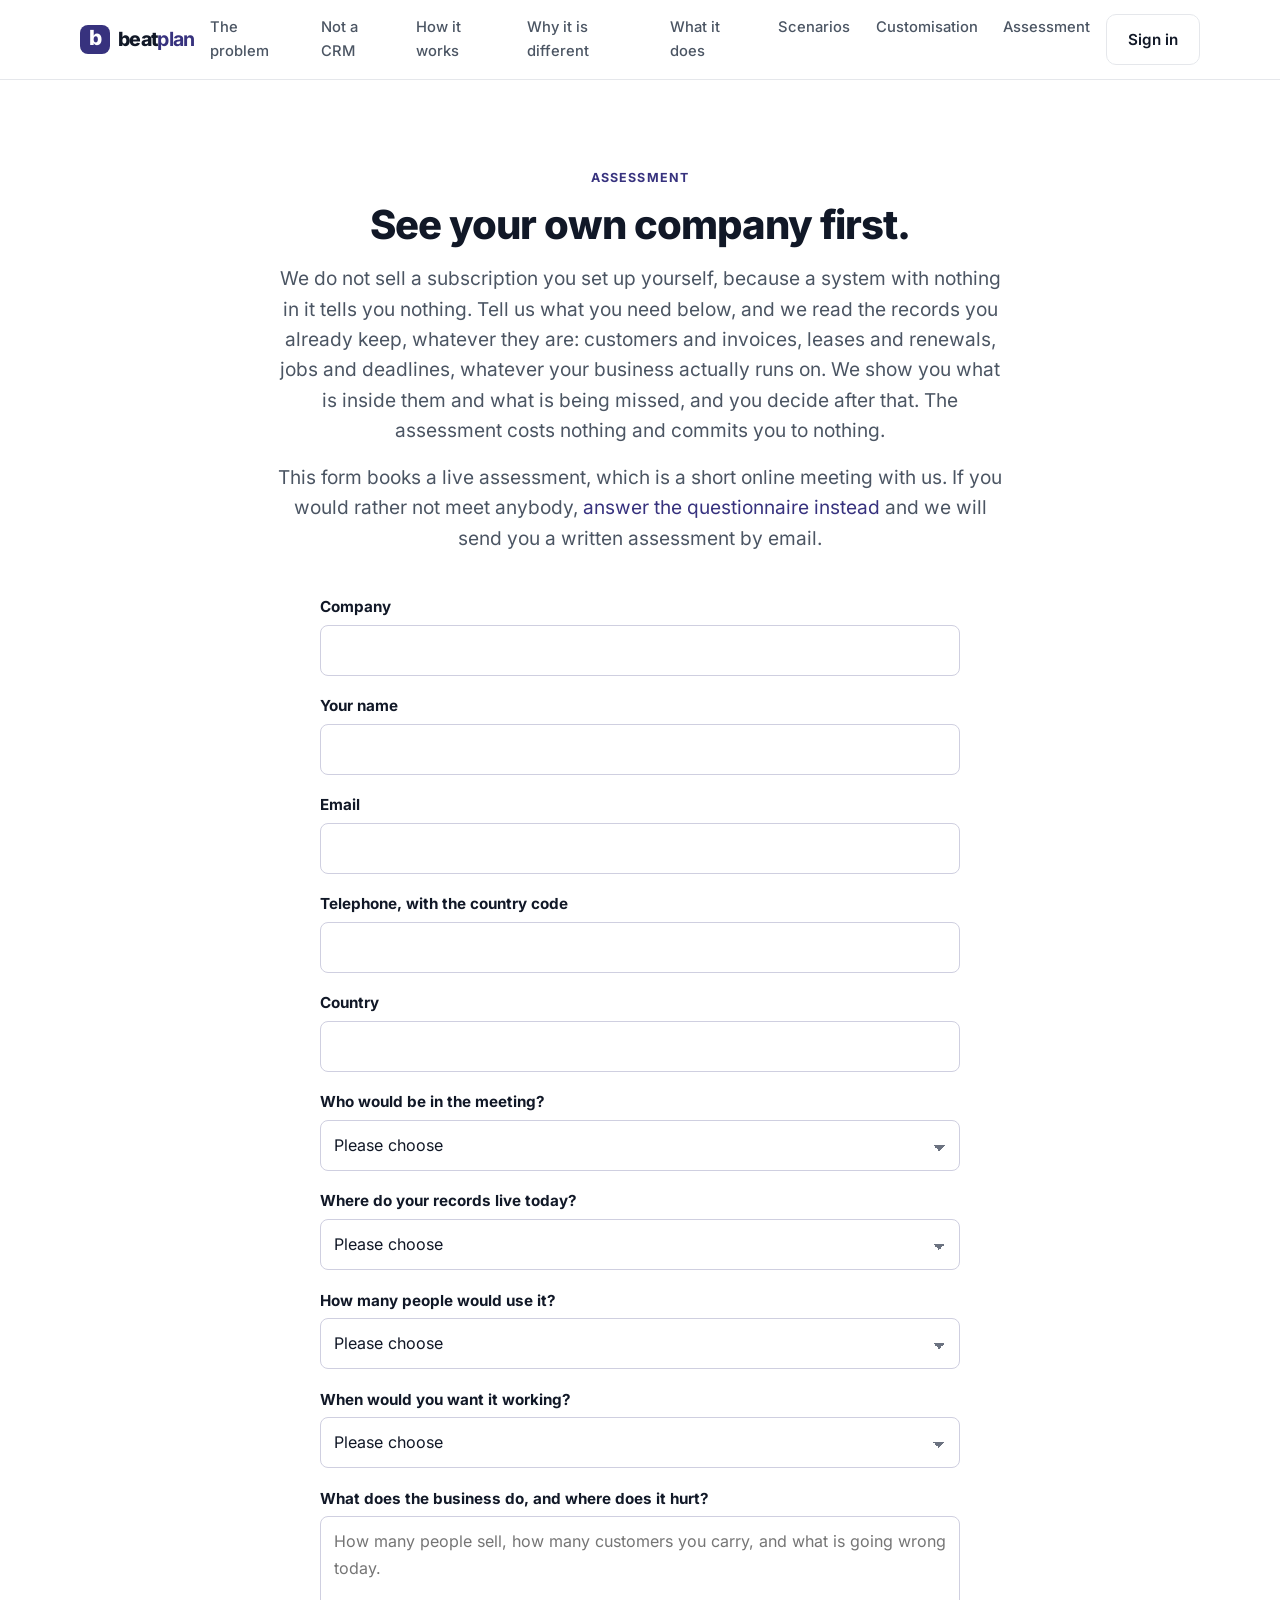
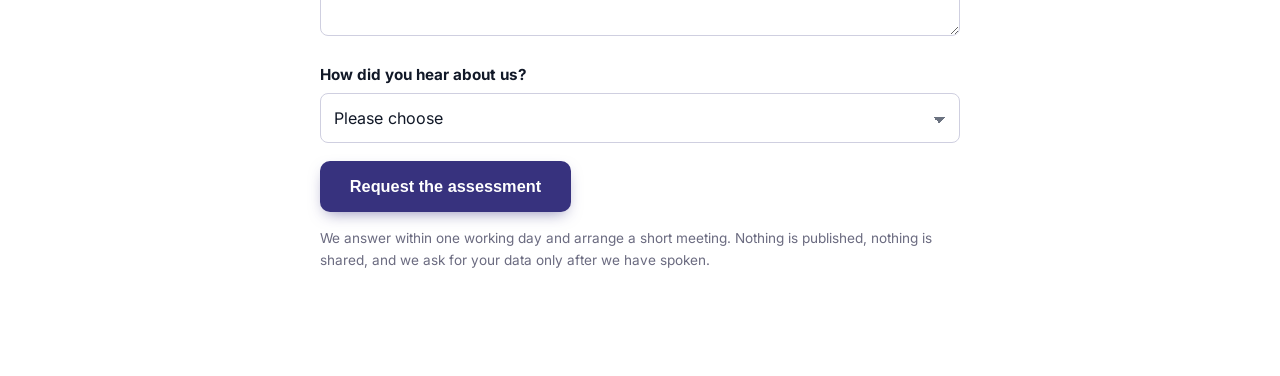
==== commit 9462cd30: "Self-host Inter, correct privacy disclosures, send lang on assessment, language-based Greek redirect" ====
--- a/assessment/index.html
+++ b/assessment/index.html
@@ -36,9 +36,7 @@
 <link rel="icon" href="/favicon.ico" sizes="any">
 <link rel="icon" type="image/png" sizes="32x32" href="/favicon-32.png">
 <link rel="apple-touch-icon" href="/apple-touch-icon.png">
-<link rel="preconnect" href="https://fonts.googleapis.com">
-<link rel="preconnect" href="https://fonts.gstatic.com" crossorigin>
-<link href="https://fonts.googleapis.com/css2?family=Inter:wght@400;500;600;700;800&display=swap" rel="stylesheet">
+<link href="/fonts/inter.css" rel="stylesheet">
 <style>
 /* Light by design. A landing page should not change character because the
    visitor's laptop happens to be in night mode. */
@@ -286,8 +284,8 @@
         <div class="field"><label for="source">Where do your records live today?</label>
           <select id="source" name="source">
             <option value="">Please choose</option>
-            <option value="erp">An ERP, such as SAP, Odoo or similar</option>
-            <option value="accounting">Accounting software, such as Sage, Xero or QuickBooks</option>
+            <option value="erp">An ERP system</option>
+            <option value="accounting">Accounting software</option>
             <option value="spreadsheets">Spreadsheets</option>
             <option value="paper">Paper, mostly</option>
             <option value="mixed">More than one of these</option>
@@ -339,6 +337,7 @@
   f.addEventListener("submit", async (e) => {
     e.preventDefault();
     const body = Object.fromEntries(new FormData(f).entries());
+    body.lang = "en";
     if (!body.company || !body.name || !body.email) {
       msg.className = "bad"; msg.textContent = "Company, your name and an email address, please."; return;
     }
--- a/fonts/inter.css
+++ b/fonts/inter.css
@@ -0,0 +1,10 @@
+/* Inter (variable, 400-800), served from this site so no visitor IP reaches Google. */
+@font-face{font-family:'Inter';font-style:normal;font-weight:400 800;font-display:swap;
+  src:url(/fonts/inter-greek.woff2) format('woff2');
+  unicode-range:U+0370-0377,U+037A-037F,U+0384-038A,U+038C,U+038E-03A1,U+03A3-03FF}
+@font-face{font-family:'Inter';font-style:normal;font-weight:400 800;font-display:swap;
+  src:url(/fonts/inter-latin-ext.woff2) format('woff2');
+  unicode-range:U+0100-02BA,U+02BD-02C5,U+02C7-02CC,U+02CE-02D7,U+02DD-02FF,U+0304,U+0308,U+0329,U+1D00-1DBF,U+1E00-1E9F,U+1EF2-1EFF,U+2020,U+20A0-20AB,U+20AD-20C4,U+2113,U+2C60-2C7F,U+A720-A7FF}
+@font-face{font-family:'Inter';font-style:normal;font-weight:400 800;font-display:swap;
+  src:url(/fonts/inter-latin.woff2) format('woff2');
+  unicode-range:U+0000-00FF,U+0131,U+0152-0153,U+02BB-02BC,U+02C6,U+02DA,U+02DC,U+0304,U+0308,U+0329,U+2000-206F,U+20AC,U+2122,U+2191,U+2193,U+2212,U+2215,U+FEFF,U+FFFD}
